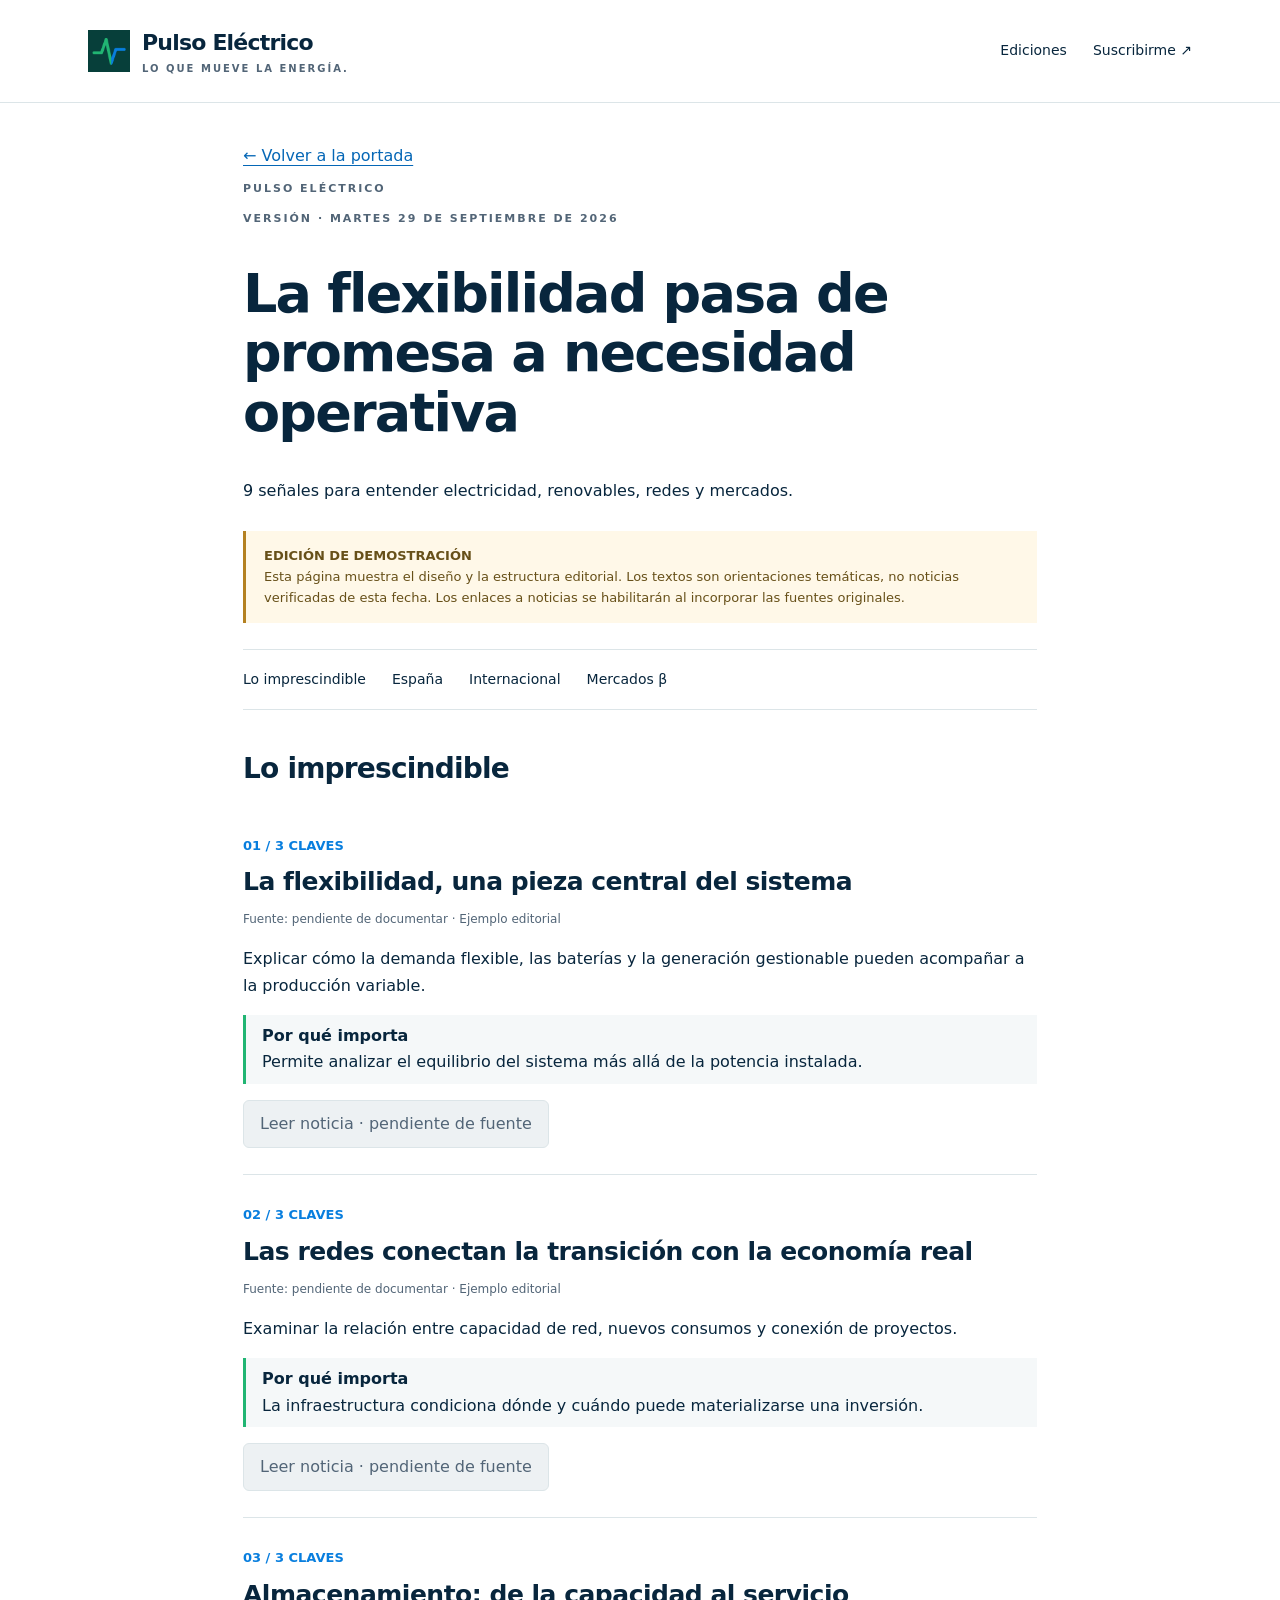
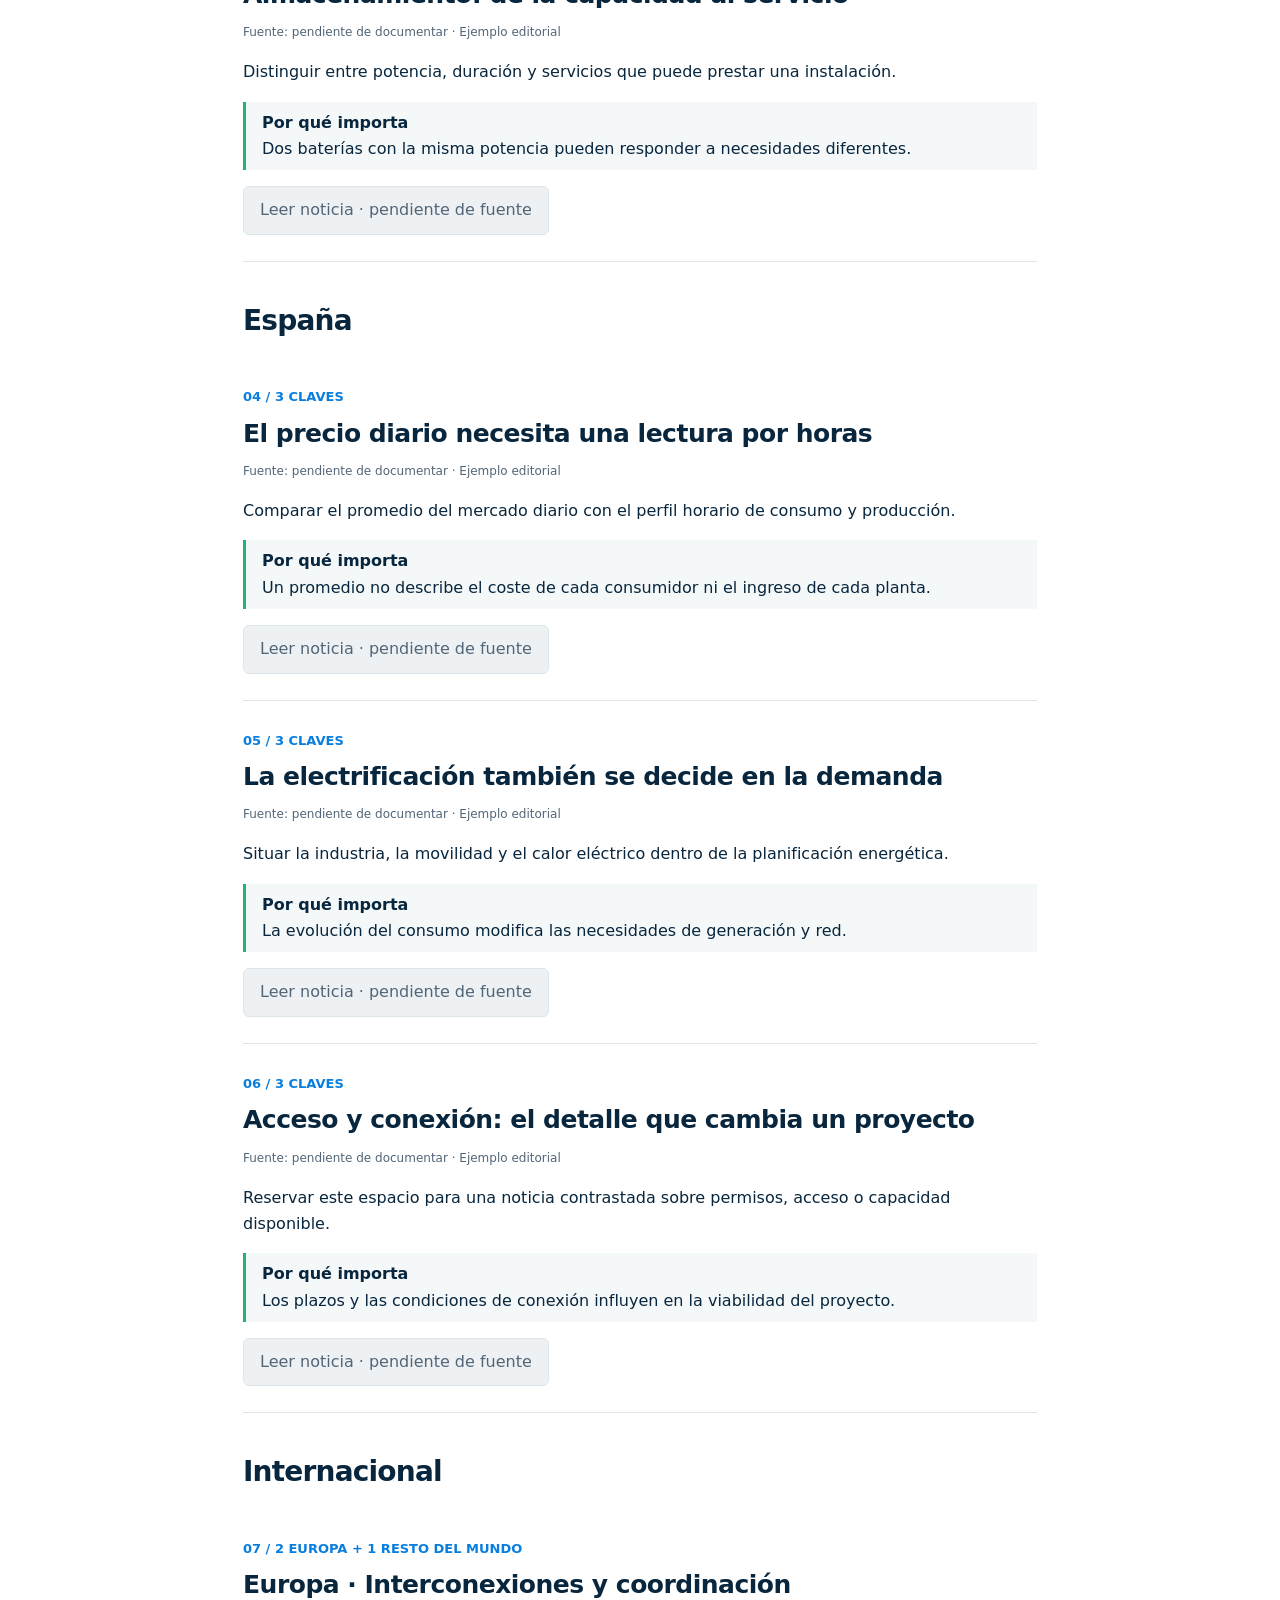
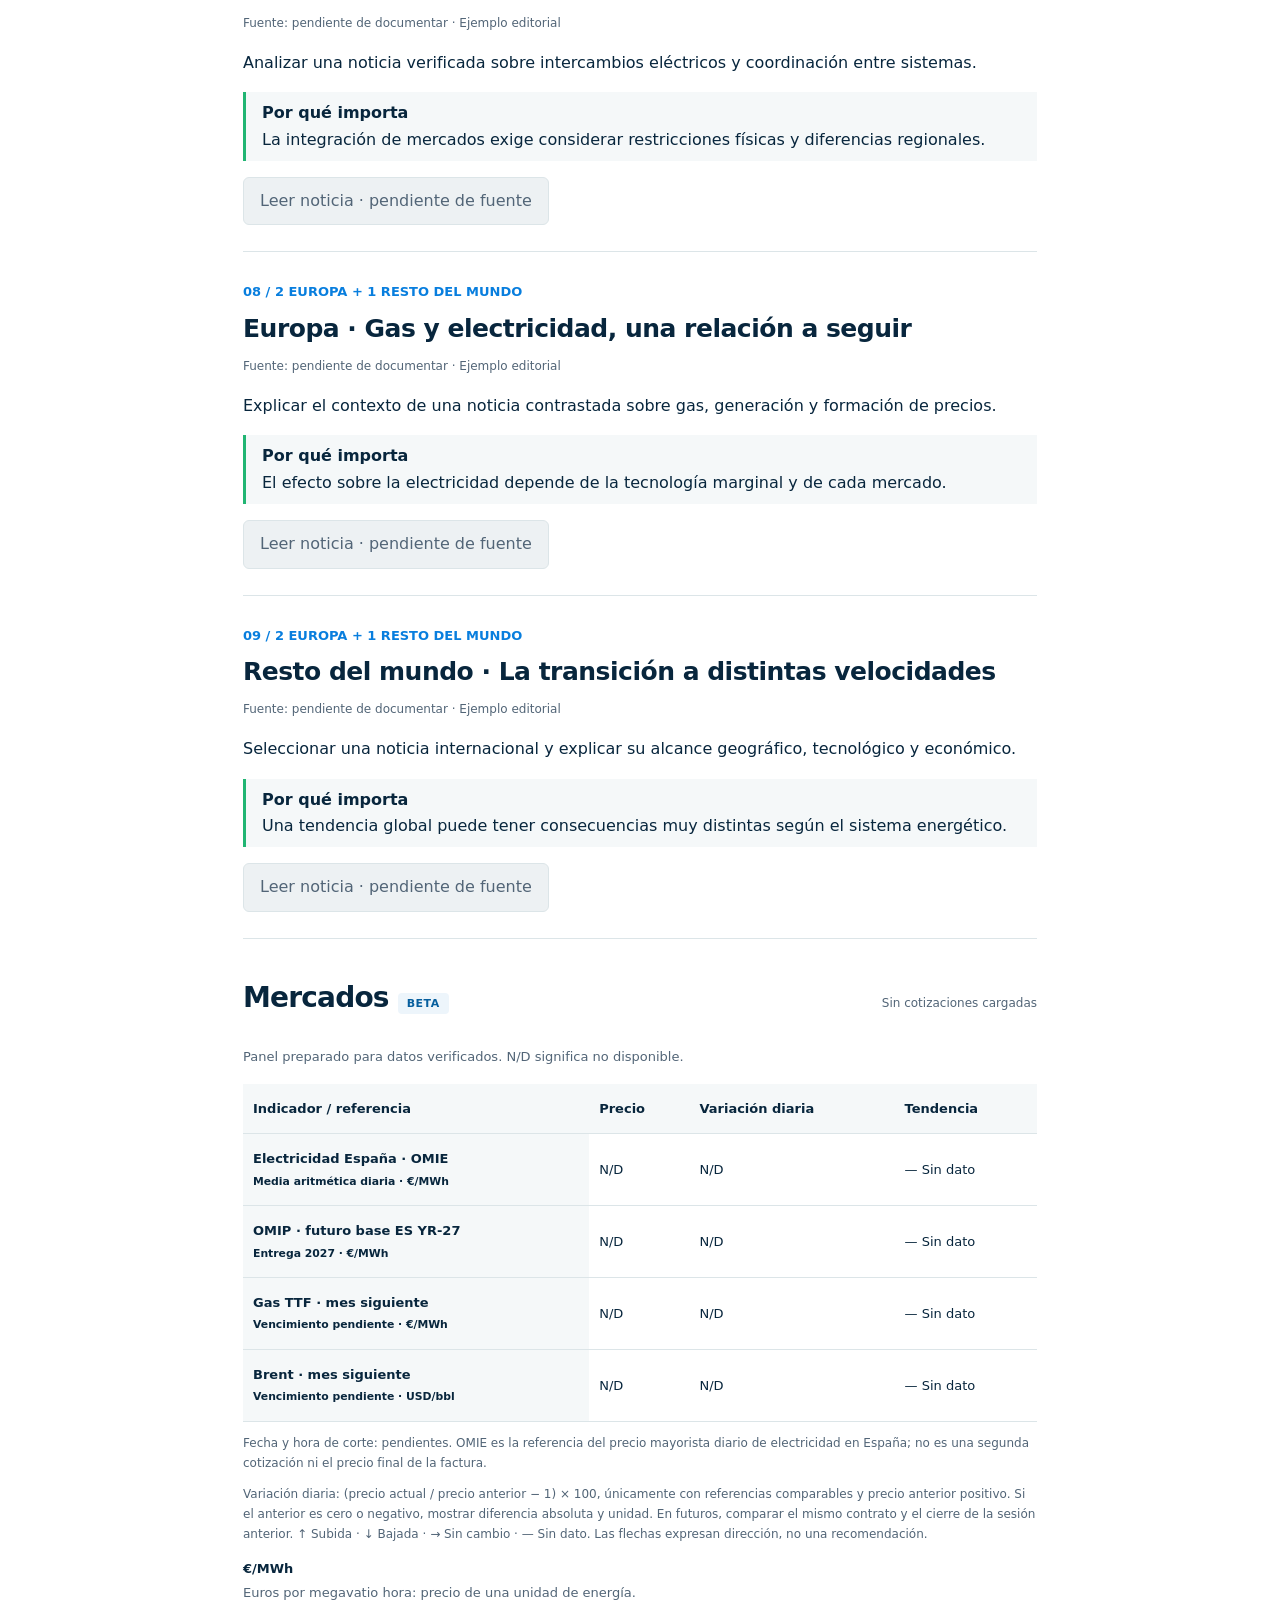
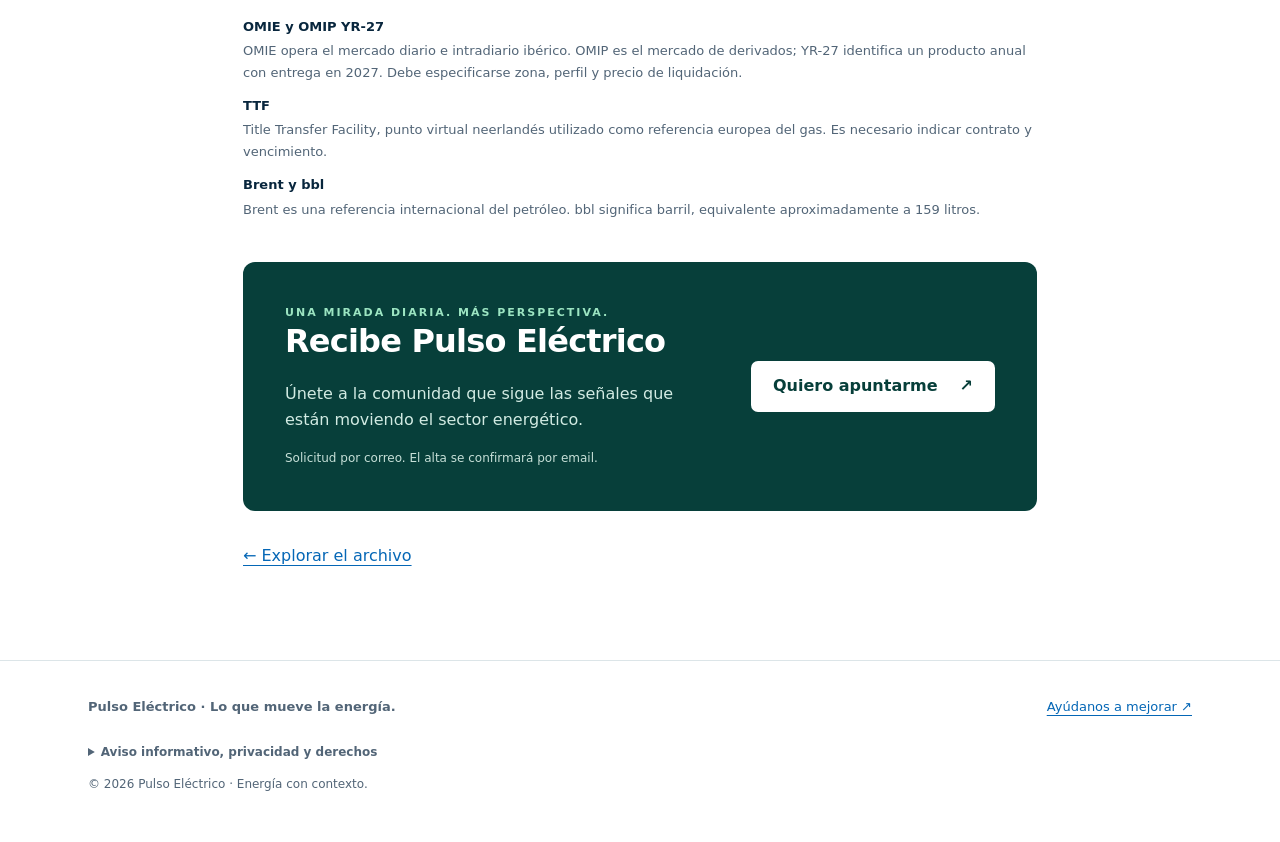
==== ediciones/2026-09-29.html @ dad4168b "Añadir ediciones de demostración y plantilla diaria" ====
<!doctype html><html lang="es"><head><meta charset="utf-8"><meta name="viewport" content="width=device-width, initial-scale=1"><title>La flexibilidad pasa de promesa a necesidad operativa | Pulso Eléctrico</title><meta name="description" content="Lo que mueve la energía. Una mirada editorial a electricidad, renovables, mercados, redes y almacenamiento."><meta name="theme-color" content="#073f3a"><meta property="og:title" content="La flexibilidad pasa de promesa a necesidad operativa · Pulso Eléctrico"><meta property="og:description" content="Lo que mueve la energía."><meta property="og:type" content="website"><link rel="icon" href="../assets/favicon.ico"><link rel="stylesheet" href="../assets/styles.css"></head><body><a class="skip" href="#contenido">Saltar al contenido</a><header class="header"><div class="wrap"><a class="brand" href="../index.html"><img src="../assets/logo.png" alt="" width="42" height="42"><span>Pulso Eléctrico<small>Lo que mueve la energía.</small></span></a><nav aria-label="Principal"><a href="../index.html#archivo">Ediciones</a><a href="../index.html#suscripcion">Suscribirme ↗</a></nav></div></header><main id="contenido" class="edition"><a href="../index.html">← Volver a la portada</a><p class="eyebrow">PULSO ELÉCTRICO</p><p class="eyebrow">VERSIÓN · MARTES 29 DE SEPTIEMBRE DE 2026</p><h1>La flexibilidad pasa de promesa a necesidad operativa</h1><p>9 señales para entender electricidad, renovables, redes y mercados.</p><div class="demo"><strong>EDICIÓN DE DEMOSTRACIÓN</strong><br>Esta página muestra el diseño y la estructura editorial. Los textos son orientaciones temáticas, no noticias verificadas de esta fecha. Los enlaces a noticias se habilitarán al incorporar las fuentes originales.</div><nav class="edition-nav" aria-label="Secciones de la edición"><a href="#imprescindible">Lo imprescindible</a><a href="#espana">España</a><a href="#internacional">Internacional</a><a href="#mercados">Mercados β</a></nav><section id="imprescindible"><h2>Lo imprescindible</h2><article class="news"><span class="number">01 / 3 CLAVES</span><h3>La flexibilidad, una pieza central del sistema</h3><p class="note">Fuente: pendiente de documentar · Ejemplo editorial</p><p>Explicar cómo la demanda flexible, las baterías y la generación gestionable pueden acompañar a la producción variable.</p><p class="why"><strong>Por qué importa</strong><br>Permite analizar el equilibrio del sistema más allá de la potencia instalada.</p><!-- Sustituir el botón por un enlace a la URL exacta del artículo verificado. --><button type="button" disabled>Leer noticia · pendiente de fuente</button></article><article class="news"><span class="number">02 / 3 CLAVES</span><h3>Las redes conectan la transición con la economía real</h3><p class="note">Fuente: pendiente de documentar · Ejemplo editorial</p><p>Examinar la relación entre capacidad de red, nuevos consumos y conexión de proyectos.</p><p class="why"><strong>Por qué importa</strong><br>La infraestructura condiciona dónde y cuándo puede materializarse una inversión.</p><!-- Sustituir el botón por un enlace a la URL exacta del artículo verificado. --><button type="button" disabled>Leer noticia · pendiente de fuente</button></article><article class="news"><span class="number">03 / 3 CLAVES</span><h3>Almacenamiento: de la capacidad al servicio</h3><p class="note">Fuente: pendiente de documentar · Ejemplo editorial</p><p>Distinguir entre potencia, duración y servicios que puede prestar una instalación.</p><p class="why"><strong>Por qué importa</strong><br>Dos baterías con la misma potencia pueden responder a necesidades diferentes.</p><!-- Sustituir el botón por un enlace a la URL exacta del artículo verificado. --><button type="button" disabled>Leer noticia · pendiente de fuente</button></article></section><section id="espana"><h2>España</h2><article class="news"><span class="number">04 / 3 CLAVES</span><h3>El precio diario necesita una lectura por horas</h3><p class="note">Fuente: pendiente de documentar · Ejemplo editorial</p><p>Comparar el promedio del mercado diario con el perfil horario de consumo y producción.</p><p class="why"><strong>Por qué importa</strong><br>Un promedio no describe el coste de cada consumidor ni el ingreso de cada planta.</p><!-- Sustituir el botón por un enlace a la URL exacta del artículo verificado. --><button type="button" disabled>Leer noticia · pendiente de fuente</button></article><article class="news"><span class="number">05 / 3 CLAVES</span><h3>La electrificación también se decide en la demanda</h3><p class="note">Fuente: pendiente de documentar · Ejemplo editorial</p><p>Situar la industria, la movilidad y el calor eléctrico dentro de la planificación energética.</p><p class="why"><strong>Por qué importa</strong><br>La evolución del consumo modifica las necesidades de generación y red.</p><!-- Sustituir el botón por un enlace a la URL exacta del artículo verificado. --><button type="button" disabled>Leer noticia · pendiente de fuente</button></article><article class="news"><span class="number">06 / 3 CLAVES</span><h3>Acceso y conexión: el detalle que cambia un proyecto</h3><p class="note">Fuente: pendiente de documentar · Ejemplo editorial</p><p>Reservar este espacio para una noticia contrastada sobre permisos, acceso o capacidad disponible.</p><p class="why"><strong>Por qué importa</strong><br>Los plazos y las condiciones de conexión influyen en la viabilidad del proyecto.</p><!-- Sustituir el botón por un enlace a la URL exacta del artículo verificado. --><button type="button" disabled>Leer noticia · pendiente de fuente</button></article></section><section id="internacional"><h2>Internacional</h2><article class="news"><span class="number">07 / 2 EUROPA + 1 RESTO DEL MUNDO</span><h3>Europa · Interconexiones y coordinación</h3><p class="note">Fuente: pendiente de documentar · Ejemplo editorial</p><p>Analizar una noticia verificada sobre intercambios eléctricos y coordinación entre sistemas.</p><p class="why"><strong>Por qué importa</strong><br>La integración de mercados exige considerar restricciones físicas y diferencias regionales.</p><!-- Sustituir el botón por un enlace a la URL exacta del artículo verificado. --><button type="button" disabled>Leer noticia · pendiente de fuente</button></article><article class="news"><span class="number">08 / 2 EUROPA + 1 RESTO DEL MUNDO</span><h3>Europa · Gas y electricidad, una relación a seguir</h3><p class="note">Fuente: pendiente de documentar · Ejemplo editorial</p><p>Explicar el contexto de una noticia contrastada sobre gas, generación y formación de precios.</p><p class="why"><strong>Por qué importa</strong><br>El efecto sobre la electricidad depende de la tecnología marginal y de cada mercado.</p><!-- Sustituir el botón por un enlace a la URL exacta del artículo verificado. --><button type="button" disabled>Leer noticia · pendiente de fuente</button></article><article class="news"><span class="number">09 / 2 EUROPA + 1 RESTO DEL MUNDO</span><h3>Resto del mundo · La transición a distintas velocidades</h3><p class="note">Fuente: pendiente de documentar · Ejemplo editorial</p><p>Seleccionar una noticia internacional y explicar su alcance geográfico, tecnológico y económico.</p><p class="why"><strong>Por qué importa</strong><br>Una tendencia global puede tener consecuencias muy distintas según el sistema energético.</p><!-- Sustituir el botón por un enlace a la URL exacta del artículo verificado. --><button type="button" disabled>Leer noticia · pendiente de fuente</button></article></section><section id="mercados"><div class="section-heading"><h2>Mercados <span class="badge">BETA</span></h2><span class="note">Sin cotizaciones cargadas</span></div><div class="table-scroll" role="region" aria-label="Cotizaciones de mercados" tabindex="0"><table><caption>Panel preparado para datos verificados. N/D significa no disponible.</caption><thead><tr><th scope="col">Indicador / referencia</th><th scope="col">Precio</th><th scope="col">Variación diaria</th><th scope="col">Tendencia</th></tr></thead><tbody><tr><th scope="row">Electricidad España · OMIE<br><small>Media aritmética diaria · €/MWh</small></th><td>N/D</td><td>N/D</td><td>— Sin dato</td></tr><tr><th scope="row">OMIP · futuro base ES YR-27<br><small>Entrega 2027 · €/MWh</small></th><td>N/D</td><td>N/D</td><td>— Sin dato</td></tr><tr><th scope="row">Gas TTF · mes siguiente<br><small>Vencimiento pendiente · €/MWh</small></th><td>N/D</td><td>N/D</td><td>— Sin dato</td></tr><tr><th scope="row">Brent · mes siguiente<br><small>Vencimiento pendiente · USD/bbl</small></th><td>N/D</td><td>N/D</td><td>— Sin dato</td></tr></tbody></table></div><p class="note">Fecha y hora de corte: pendientes. OMIE es la referencia del precio mayorista diario de electricidad en España; no es una segunda cotización ni el precio final de la factura.</p><p class="note">Variación diaria: (precio actual / precio anterior − 1) × 100, únicamente con referencias comparables y precio anterior positivo. Si el anterior es cero o negativo, mostrar diferencia absoluta y unidad. En futuros, comparar el mismo contrato y el cierre de la sesión anterior. ↑ Subida · ↓ Bajada · → Sin cambio · — Sin dato. Las flechas expresan dirección, no una recomendación.</p><dl><dt>€/MWh</dt><dd>Euros por megavatio hora: precio de una unidad de energía.</dd><dt>OMIE y OMIP YR-27</dt><dd>OMIE opera el mercado diario e intradiario ibérico. OMIP es el mercado de derivados; YR-27 identifica un producto anual con entrega en 2027. Debe especificarse zona, perfil y precio de liquidación.</dd><dt>TTF</dt><dd>Title Transfer Facility, punto virtual neerlandés utilizado como referencia europea del gas. Es necesario indicar contrato y vencimiento.</dd><dt>Brent y bbl</dt><dd>Brent es una referencia internacional del petróleo. bbl significa barril, equivalente aproximadamente a 159 litros.</dd></dl></section><section id="suscripcion" class="subscribe"><div><div class="eyebrow" style="color:#9ce5c2">Una mirada diaria. Más perspectiva.</div><h2>Recibe Pulso Eléctrico</h2><p>Únete a la comunidad que sigue las señales que están moviendo el sector energético.</p><small>Solicitud por correo. El alta se confirmará por email.</small></div><a class="btn" href="mailto:juanmcalvo33@gmail.com?subject=Quiero%20apuntarme%20a%20Pulso%20El%C3%A9ctrico">Quiero apuntarme <span aria-hidden="true">↗</span></a></section><a class="back" href="../index.html#archivo">← Explorar el archivo</a></main><footer class="footer"><div class="wrap"><div class="footer-top"><strong>Pulso Eléctrico · Lo que mueve la energía.</strong><a href="mailto:juanmcalvo33@gmail.com?subject=Feedback%20Pulso%20El%C3%A9ctrico">Ayúdanos a mejorar ↗</a></div><details class="legal"><summary>Aviso informativo, privacidad y derechos</summary><p>Contenido de carácter informativo. No constituye asesoramiento de inversión, jurídico ni una recomendación de contratación. Las ediciones de demostración no representan noticias ni cotizaciones del día.</p><p>Privacidad y uso de datos: esta web no incorpora formularios, analítica ni cookies propias. Al solicitar el alta, tu aplicación de correo enviará tu dirección y el mensaje a juanmcalvo33@gmail.com para gestionar la solicitud. No existe alta automática ni base de suscriptores en esta web. Puedes solicitar la baja o consultar el tratamiento de tus datos en esa misma dirección. El alojamiento y el servicio de correo pueden tratar datos técnicos conforme a sus propias condiciones. No envíes información sensible.</p><p>Los artículos, marcas y contenidos de terceros pertenecen a sus respectivos titulares. Los enlaces de futuras ediciones remitirán al original; los resúmenes deberán ser propios y atribuir la fuente. Los datos de mercado deben indicar fuente, fecha, contrato y unidad; un dato ausente no equivale a cero.</p></details><p class="note">© 2026 Pulso Eléctrico · Energía con contexto.</p></div></footer></body></html>
---- assets/styles.css ----
/* Pulso Eléctrico · Sistema editorial */
:root{--blue:#087ede;--green:#21b573;--dark:#073f3a;--ink:#08263d;--muted:#526577;--line:#dce5e8;--paper:#f5f8f9}*{box-sizing:border-box}html{scroll-behavior:smooth}body{margin:0;color:var(--ink);font:16px/1.65 system-ui,-apple-system,BlinkMacSystemFont,"Segoe UI",sans-serif;background:white}a{color:#0567b6;text-underline-offset:4px}a:hover{text-decoration:underline}a:focus-visible,button:focus-visible,summary:focus-visible{outline:3px solid var(--blue);outline-offset:5px}.wrap{max-width:1160px;margin:auto;padding:0 28px}.skip{position:absolute;left:10px;top:-80px;background:white;padding:12px;z-index:10}.skip:focus{top:10px}.header{border-bottom:1px solid var(--line)}.header .wrap{display:flex;align-items:center;justify-content:space-between;gap:24px;min-height:102px}.brand{display:flex;align-items:center;gap:12px;text-decoration:none;color:var(--ink);font-size:22px;font-weight:850;letter-spacing:-.8px}.brand img{width:42px;height:42px}.brand small{display:block;font-size:10px;letter-spacing:2px;font-weight:650;color:var(--muted);text-transform:uppercase}nav{display:flex;gap:26px;align-items:center;font-size:14px}nav a{text-decoration:none;color:var(--ink)}.btn{display:inline-flex;align-items:center;justify-content:center;gap:22px;min-height:48px;padding:12px 22px;border-radius:7px;background:var(--blue);color:white;font-weight:750;text-decoration:none;border:0}.btn:hover{background:#0669ba;text-decoration:none}.btn.dark{background:var(--dark)}.eyebrow{font-size:11px;letter-spacing:2px;font-weight:800;text-transform:uppercase;color:var(--muted)}.hero{padding:68px 0 48px;display:grid;grid-template-columns:1.35fr .65fr;gap:60px;align-items:center}.hero h1{font-size:clamp(44px,6vw,76px);line-height:1.06;letter-spacing:-3px;margin:18px 0 24px;font-weight:820}.hero h1 span{color:var(--blue)}.hero p{max-width:610px;font-size:18px;color:var(--muted)}.pulse{background:var(--dark);border-radius:16px;padding:30px;color:white;min-height:285px;position:relative;overflow:hidden}.pulse .eyebrow{color:#9ce5c2}.pulse svg{width:100%;height:130px;margin:16px 0}.pulse p{font-size:13px;color:#d2ebe3;margin:0}.topics{display:flex;flex-wrap:wrap;gap:12px 26px;padding:20px 0;border-top:1px solid var(--line);border-bottom:1px solid var(--line);font-size:11px;font-weight:750;letter-spacing:1.5px;text-transform:uppercase}.topics span:first-child{color:#13794c}.section{padding:52px 0}.section-heading{display:flex;align-items:baseline;justify-content:space-between;gap:16px;margin-bottom:24px}h2{font-size:28px;line-height:1.2;letter-spacing:-.8px;margin:0 0 20px}h3{line-height:1.3;letter-spacing:-.5px}.section-heading h2{margin:0}.note{font-size:12px;color:var(--muted)}.feature{display:grid;grid-template-columns:1.6fr 1fr;border:1px solid var(--line);border-radius:12px;overflow:hidden}.feature-main{padding:38px;border-top:4px solid var(--blue)}.feature h3{font-size:clamp(26px,3vw,38px);margin:16px 0}.feature p{color:var(--muted)}.feature-side{padding:36px;background:var(--paper);border-top:4px solid var(--green)}.signal{display:flex;gap:18px;border-bottom:1px solid var(--line);padding:14px 0;font-size:14px}.signal b{color:#147b50;font-size:12px}.badge{display:inline-block;padding:4px 9px;border-radius:4px;background:#edf5fb;color:#075f9e;font-size:11px;font-weight:750;letter-spacing:.5px}.cards{display:grid;grid-template-columns:repeat(2,1fr);gap:20px}.card{padding:28px;border:1px solid var(--line);border-radius:10px}.card h3{font-size:24px;margin:14px 0 24px}.subscribe{background:var(--dark);border-radius:12px;color:white;padding:42px;display:flex;align-items:center;justify-content:space-between;gap:36px}.subscribe h2{font-size:32px}.subscribe p{max-width:620px;color:#d2ebe3}.subscribe .btn{background:white;color:var(--dark);white-space:nowrap}.subscribe small{display:block;color:#c7e0d8;font-size:12px;margin-top:12px}.footer{margin-top:50px;padding:35px 0;border-top:1px solid var(--line);font-size:13px;color:var(--muted)}.footer-top{display:flex;justify-content:space-between;gap:20px;margin-bottom:26px}.legal{max-width:900px;font-size:12px}.legal summary{cursor:pointer;font-weight:700}.edition{max-width:850px;margin:auto;padding:40px 28px}.edition h1{font-size:clamp(34px,5vw,54px);line-height:1.1;letter-spacing:-1.8px}.demo{background:#fff8e8;border-left:3px solid #b48121;padding:14px 18px;font-size:13px;color:#675019;margin:26px 0}.edition-nav{flex-wrap:wrap;padding:18px 0;border-block:1px solid var(--line);margin-bottom:36px}.news{padding:26px 0;border-bottom:1px solid var(--line)}.news h3{font-size:25px;margin:8px 0 12px}.news .number{color:var(--blue);font-weight:800;font-size:13px}.why{border-left:3px solid var(--green);padding:8px 16px;background:var(--paper)}.news button{font:inherit;color:#526577;background:#edf1f3;padding:10px 16px;border:1px solid var(--line);border-radius:6px}.edition section{scroll-margin-top:20px;margin-top:42px}.table-scroll{overflow-x:auto}table{border-collapse:collapse;width:100%;font-size:13px;min-width:610px}caption{text-align:left;color:var(--muted);padding:8px 0 16px}th,td{text-align:left;padding:14px 10px;border-bottom:1px solid var(--line)}th{background:var(--paper)}dl{font-size:13px}dt{font-weight:750;margin-top:12px}dd{margin:3px 0 0;color:var(--muted)}.back{display:inline-block;margin-top:32px}@media(max-width:760px){.wrap{padding:0 20px}.header .wrap{flex-wrap:wrap;padding-top:18px;padding-bottom:18px;gap:16px}nav{gap:18px;font-size:13px}.hero{grid-template-columns:1fr;padding-top:40px;gap:28px}.hero h1{letter-spacing:-2px}.pulse{min-height:210px}.pulse svg{height:90px}.feature{grid-template-columns:1fr}.feature-main,.feature-side{padding:25px}.cards{grid-template-columns:1fr}.section{padding:34px 0}.subscribe{padding:28px;display:block}.subscribe .btn{margin-top:12px}.footer-top{flex-direction:column}.section-heading{align-items:flex-start;flex-direction:column}.edition{padding:28px 20px}}@media(prefers-reduced-motion:reduce){html{scroll-behavior:auto}}@media print{nav,.btn,.subscribe,.pulse,.footer{display:none}body{font-size:11pt}.edition{max-width:none}.news{break-inside:avoid}}
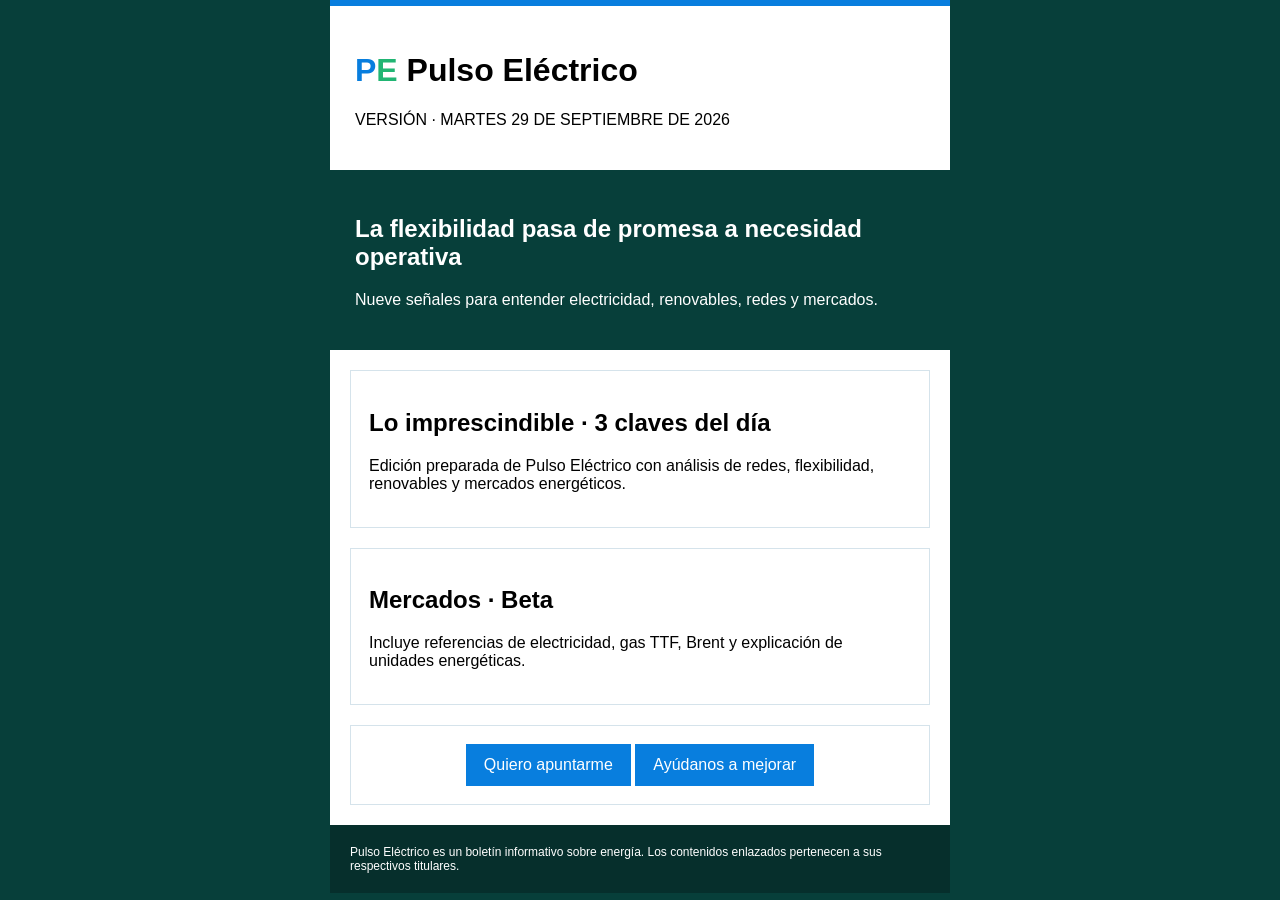
==== commit 19afd1dc: "Add files via upload" ====
--- a/ediciones/2026-09-29.html
+++ b/ediciones/2026-09-29.html
@@ -1 +1,49 @@
-<!doctype html><html lang="es"><head><meta charset="utf-8"><meta name="viewport" content="width=device-width, initial-scale=1"><title>La flexibilidad pasa de promesa a necesidad operativa | Pulso Eléctrico</title><meta name="description" content="Lo que mueve la energía. Una mirada editorial a electricidad, renovables, mercados, redes y almacenamiento."><meta name="theme-color" content="#073f3a"><meta property="og:title" content="La flexibilidad pasa de promesa a necesidad operativa · Pulso Eléctrico"><meta property="og:description" content="Lo que mueve la energía."><meta property="og:type" content="website"><link rel="icon" href="../assets/favicon.ico"><link rel="stylesheet" href="../assets/styles.css"></head><body><a class="skip" href="#contenido">Saltar al contenido</a><header class="header"><div class="wrap"><a class="brand" href="../index.html"><img src="../assets/logo.png" alt="" width="42" height="42"><span>Pulso Eléctrico<small>Lo que mueve la energía.</small></span></a><nav aria-label="Principal"><a href="../index.html#archivo">Ediciones</a><a href="../index.html#suscripcion">Suscribirme ↗</a></nav></div></header><main id="contenido" class="edition"><a href="../index.html">← Volver a la portada</a><p class="eyebrow">PULSO ELÉCTRICO</p><p class="eyebrow">VERSIÓN · MARTES 29 DE SEPTIEMBRE DE 2026</p><h1>La flexibilidad pasa de promesa a necesidad operativa</h1><p>9 señales para entender electricidad, renovables, redes y mercados.</p><div class="demo"><strong>EDICIÓN DE DEMOSTRACIÓN</strong><br>Esta página muestra el diseño y la estructura editorial. Los textos son orientaciones temáticas, no noticias verificadas de esta fecha. Los enlaces a noticias se habilitarán al incorporar las fuentes originales.</div><nav class="edition-nav" aria-label="Secciones de la edición"><a href="#imprescindible">Lo imprescindible</a><a href="#espana">España</a><a href="#internacional">Internacional</a><a href="#mercados">Mercados β</a></nav><section id="imprescindible"><h2>Lo imprescindible</h2><article class="news"><span class="number">01 / 3 CLAVES</span><h3>La flexibilidad, una pieza central del sistema</h3><p class="note">Fuente: pendiente de documentar · Ejemplo editorial</p><p>Explicar cómo la demanda flexible, las baterías y la generación gestionable pueden acompañar a la producción variable.</p><p class="why"><strong>Por qué importa</strong><br>Permite analizar el equilibrio del sistema más allá de la potencia instalada.</p><!-- Sustituir el botón por un enlace a la URL exacta del artículo verificado. --><button type="button" disabled>Leer noticia · pendiente de fuente</button></article><article class="news"><span class="number">02 / 3 CLAVES</span><h3>Las redes conectan la transición con la economía real</h3><p class="note">Fuente: pendiente de documentar · Ejemplo editorial</p><p>Examinar la relación entre capacidad de red, nuevos consumos y conexión de proyectos.</p><p class="why"><strong>Por qué importa</strong><br>La infraestructura condiciona dónde y cuándo puede materializarse una inversión.</p><!-- Sustituir el botón por un enlace a la URL exacta del artículo verificado. --><button type="button" disabled>Leer noticia · pendiente de fuente</button></article><article class="news"><span class="number">03 / 3 CLAVES</span><h3>Almacenamiento: de la capacidad al servicio</h3><p class="note">Fuente: pendiente de documentar · Ejemplo editorial</p><p>Distinguir entre potencia, duración y servicios que puede prestar una instalación.</p><p class="why"><strong>Por qué importa</strong><br>Dos baterías con la misma potencia pueden responder a necesidades diferentes.</p><!-- Sustituir el botón por un enlace a la URL exacta del artículo verificado. --><button type="button" disabled>Leer noticia · pendiente de fuente</button></article></section><section id="espana"><h2>España</h2><article class="news"><span class="number">04 / 3 CLAVES</span><h3>El precio diario necesita una lectura por horas</h3><p class="note">Fuente: pendiente de documentar · Ejemplo editorial</p><p>Comparar el promedio del mercado diario con el perfil horario de consumo y producción.</p><p class="why"><strong>Por qué importa</strong><br>Un promedio no describe el coste de cada consumidor ni el ingreso de cada planta.</p><!-- Sustituir el botón por un enlace a la URL exacta del artículo verificado. --><button type="button" disabled>Leer noticia · pendiente de fuente</button></article><article class="news"><span class="number">05 / 3 CLAVES</span><h3>La electrificación también se decide en la demanda</h3><p class="note">Fuente: pendiente de documentar · Ejemplo editorial</p><p>Situar la industria, la movilidad y el calor eléctrico dentro de la planificación energética.</p><p class="why"><strong>Por qué importa</strong><br>La evolución del consumo modifica las necesidades de generación y red.</p><!-- Sustituir el botón por un enlace a la URL exacta del artículo verificado. --><button type="button" disabled>Leer noticia · pendiente de fuente</button></article><article class="news"><span class="number">06 / 3 CLAVES</span><h3>Acceso y conexión: el detalle que cambia un proyecto</h3><p class="note">Fuente: pendiente de documentar · Ejemplo editorial</p><p>Reservar este espacio para una noticia contrastada sobre permisos, acceso o capacidad disponible.</p><p class="why"><strong>Por qué importa</strong><br>Los plazos y las condiciones de conexión influyen en la viabilidad del proyecto.</p><!-- Sustituir el botón por un enlace a la URL exacta del artículo verificado. --><button type="button" disabled>Leer noticia · pendiente de fuente</button></article></section><section id="internacional"><h2>Internacional</h2><article class="news"><span class="number">07 / 2 EUROPA + 1 RESTO DEL MUNDO</span><h3>Europa · Interconexiones y coordinación</h3><p class="note">Fuente: pendiente de documentar · Ejemplo editorial</p><p>Analizar una noticia verificada sobre intercambios eléctricos y coordinación entre sistemas.</p><p class="why"><strong>Por qué importa</strong><br>La integración de mercados exige considerar restricciones físicas y diferencias regionales.</p><!-- Sustituir el botón por un enlace a la URL exacta del artículo verificado. --><button type="button" disabled>Leer noticia · pendiente de fuente</button></article><article class="news"><span class="number">08 / 2 EUROPA + 1 RESTO DEL MUNDO</span><h3>Europa · Gas y electricidad, una relación a seguir</h3><p class="note">Fuente: pendiente de documentar · Ejemplo editorial</p><p>Explicar el contexto de una noticia contrastada sobre gas, generación y formación de precios.</p><p class="why"><strong>Por qué importa</strong><br>El efecto sobre la electricidad depende de la tecnología marginal y de cada mercado.</p><!-- Sustituir el botón por un enlace a la URL exacta del artículo verificado. --><button type="button" disabled>Leer noticia · pendiente de fuente</button></article><article class="news"><span class="number">09 / 2 EUROPA + 1 RESTO DEL MUNDO</span><h3>Resto del mundo · La transición a distintas velocidades</h3><p class="note">Fuente: pendiente de documentar · Ejemplo editorial</p><p>Seleccionar una noticia internacional y explicar su alcance geográfico, tecnológico y económico.</p><p class="why"><strong>Por qué importa</strong><br>Una tendencia global puede tener consecuencias muy distintas según el sistema energético.</p><!-- Sustituir el botón por un enlace a la URL exacta del artículo verificado. --><button type="button" disabled>Leer noticia · pendiente de fuente</button></article></section><section id="mercados"><div class="section-heading"><h2>Mercados <span class="badge">BETA</span></h2><span class="note">Sin cotizaciones cargadas</span></div><div class="table-scroll" role="region" aria-label="Cotizaciones de mercados" tabindex="0"><table><caption>Panel preparado para datos verificados. N/D significa no disponible.</caption><thead><tr><th scope="col">Indicador / referencia</th><th scope="col">Precio</th><th scope="col">Variación diaria</th><th scope="col">Tendencia</th></tr></thead><tbody><tr><th scope="row">Electricidad España · OMIE<br><small>Media aritmética diaria · €/MWh</small></th><td>N/D</td><td>N/D</td><td>— Sin dato</td></tr><tr><th scope="row">OMIP · futuro base ES YR-27<br><small>Entrega 2027 · €/MWh</small></th><td>N/D</td><td>N/D</td><td>— Sin dato</td></tr><tr><th scope="row">Gas TTF · mes siguiente<br><small>Vencimiento pendiente · €/MWh</small></th><td>N/D</td><td>N/D</td><td>— Sin dato</td></tr><tr><th scope="row">Brent · mes siguiente<br><small>Vencimiento pendiente · USD/bbl</small></th><td>N/D</td><td>N/D</td><td>— Sin dato</td></tr></tbody></table></div><p class="note">Fecha y hora de corte: pendientes. OMIE es la referencia del precio mayorista diario de electricidad en España; no es una segunda cotización ni el precio final de la factura.</p><p class="note">Variación diaria: (precio actual / precio anterior − 1) × 100, únicamente con referencias comparables y precio anterior positivo. Si el anterior es cero o negativo, mostrar diferencia absoluta y unidad. En futuros, comparar el mismo contrato y el cierre de la sesión anterior. ↑ Subida · ↓ Bajada · → Sin cambio · — Sin dato. Las flechas expresan dirección, no una recomendación.</p><dl><dt>€/MWh</dt><dd>Euros por megavatio hora: precio de una unidad de energía.</dd><dt>OMIE y OMIP YR-27</dt><dd>OMIE opera el mercado diario e intradiario ibérico. OMIP es el mercado de derivados; YR-27 identifica un producto anual con entrega en 2027. Debe especificarse zona, perfil y precio de liquidación.</dd><dt>TTF</dt><dd>Title Transfer Facility, punto virtual neerlandés utilizado como referencia europea del gas. Es necesario indicar contrato y vencimiento.</dd><dt>Brent y bbl</dt><dd>Brent es una referencia internacional del petróleo. bbl significa barril, equivalente aproximadamente a 159 litros.</dd></dl></section><section id="suscripcion" class="subscribe"><div><div class="eyebrow" style="color:#9ce5c2">Una mirada diaria. Más perspectiva.</div><h2>Recibe Pulso Eléctrico</h2><p>Únete a la comunidad que sigue las señales que están moviendo el sector energético.</p><small>Solicitud por correo. El alta se confirmará por email.</small></div><a class="btn" href="mailto:juanmcalvo33@gmail.com?subject=Quiero%20apuntarme%20a%20Pulso%20El%C3%A9ctrico">Quiero apuntarme <span aria-hidden="true">↗</span></a></section><a class="back" href="../index.html#archivo">← Explorar el archivo</a></main><footer class="footer"><div class="wrap"><div class="footer-top"><strong>Pulso Eléctrico · Lo que mueve la energía.</strong><a href="mailto:juanmcalvo33@gmail.com?subject=Feedback%20Pulso%20El%C3%A9ctrico">Ayúdanos a mejorar ↗</a></div><details class="legal"><summary>Aviso informativo, privacidad y derechos</summary><p>Contenido de carácter informativo. No constituye asesoramiento de inversión, jurídico ni una recomendación de contratación. Las ediciones de demostración no representan noticias ni cotizaciones del día.</p><p>Privacidad y uso de datos: esta web no incorpora formularios, analítica ni cookies propias. Al solicitar el alta, tu aplicación de correo enviará tu dirección y el mensaje a juanmcalvo33@gmail.com para gestionar la solicitud. No existe alta automática ni base de suscriptores en esta web. Puedes solicitar la baja o consultar el tratamiento de tus datos en esa misma dirección. El alojamiento y el servicio de correo pueden tratar datos técnicos conforme a sus propias condiciones. No envíes información sensible.</p><p>Los artículos, marcas y contenidos de terceros pertenecen a sus respectivos titulares. Los enlaces de futuras ediciones remitirán al original; los resúmenes deberán ser propios y atribuir la fuente. Los datos de mercado deben indicar fuente, fecha, contrato y unidad; un dato ausente no equivale a cero.</p></details><p class="note">© 2026 Pulso Eléctrico · Energía con contexto.</p></div></footer></body></html>+<!doctype html>
+<html lang="es">
+<head>
+<meta charset="utf-8">
+<meta name="viewport" content="width=device-width,initial-scale=1">
+<title>Pulso Eléctrico · 29 septiembre 2026</title>
+<style>
+body{font-family:Arial,Helvetica,sans-serif;background:#073f3a;margin:0}
+.container{max-width:620px;margin:auto;background:white}
+.header{padding:25px;border-top:6px solid #087ede}
+.hero{padding:25px;background:#073f3a;color:white}
+.card{margin:20px;padding:18px;border:1px solid #d5e3eb}
+.button{display:inline-block;padding:12px 18px;background:#087ede;color:white;text-decoration:none}
+.footer{padding:20px;background:#062f2c;color:white;font-size:12px}
+</style>
+</head>
+<body>
+<div class="container">
+<div class="header">
+<h1><span style="color:#087ede">P</span><span style="color:#21b573">E</span> Pulso Eléctrico</h1>
+<p>VERSIÓN · MARTES 29 DE SEPTIEMBRE DE 2026</p>
+</div>
+
+<div class="hero">
+<h2>La flexibilidad pasa de promesa a necesidad operativa</h2>
+<p>Nueve señales para entender electricidad, renovables, redes y mercados.</p>
+</div>
+
+<div class="card">
+<h2>Lo imprescindible · 3 claves del día</h2>
+<p>Edición preparada de Pulso Eléctrico con análisis de redes, flexibilidad, renovables y mercados energéticos.</p>
+</div>
+
+<div class="card">
+<h2>Mercados · Beta</h2>
+<p>Incluye referencias de electricidad, gas TTF, Brent y explicación de unidades energéticas.</p>
+</div>
+
+<div class="card" style="text-align:center">
+<a class="button" href="mailto:juanmcalvo33@gmail.com?subject=Quiero%20apuntarme%20a%20Pulso%20El%C3%A9ctrico">Quiero apuntarme</a>
+<a class="button" href="mailto:juanmcalvo33@gmail.com?subject=Feedback%20Pulso%20El%C3%A9ctrico">Ayúdanos a mejorar</a>
+</div>
+
+<div class="footer">
+Pulso Eléctrico es un boletín informativo sobre energía. Los contenidos enlazados pertenecen a sus respectivos titulares.
+</div>
+</div>
+</body>
+</html>
